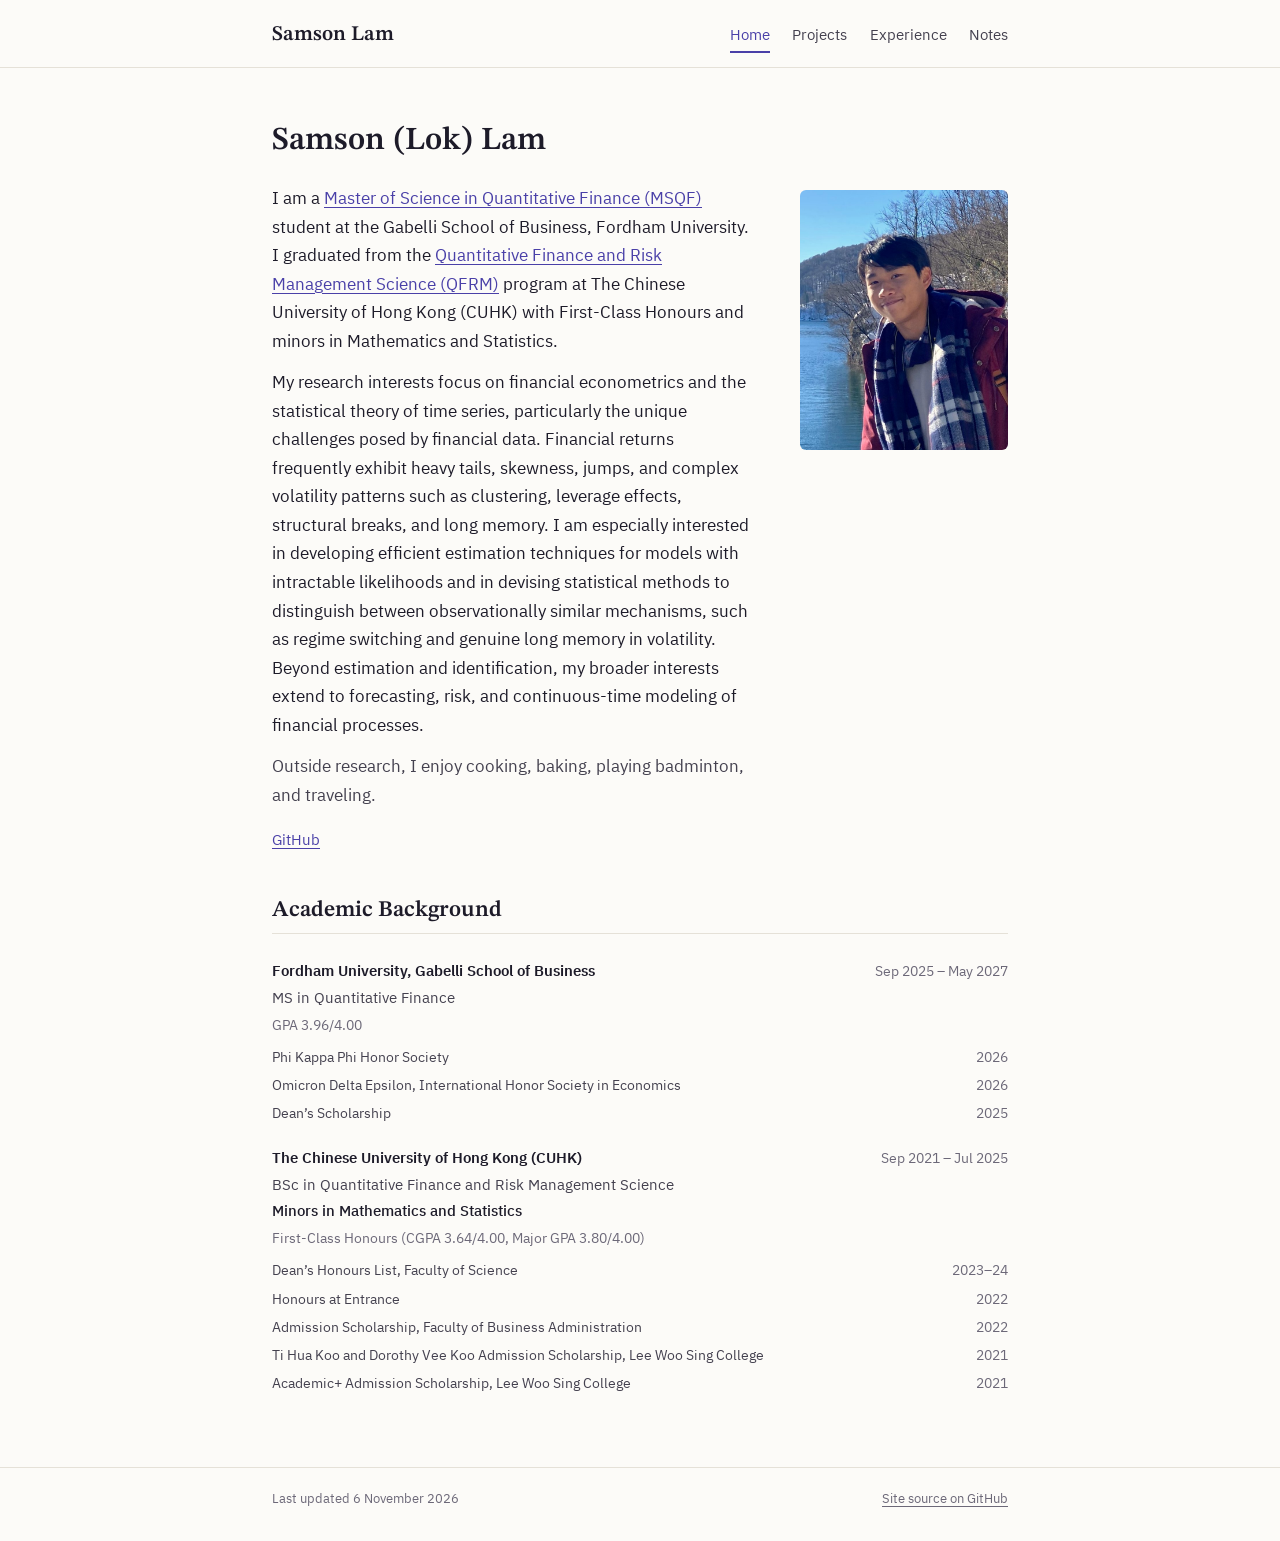
==== index.html @ f82ab122 "Update, 6 Nov 2026" ====
<!DOCTYPE html>
<html xmlns="http://www.w3.org/1999/xhtml" lang="en" xml:lang="en"><head>

<meta charset="utf-8">
<meta name="generator" content="quarto-1.10.19">

<meta name="viewport" content="width=device-width, initial-scale=1.0, user-scalable=yes">


<title>Samson Lam</title>
<style>
/* Default styles provided by pandoc.
** See https://pandoc.org/MANUAL.html#variables-for-html for config info.
*/
span.smallcaps{font-variant: small-caps;}
div.columns{display: flex; gap: 1.5em;}
div.column{flex: auto;}
@media screen {
div.columns{gap: min(4vw, 1.5em);}
div.column{overflow-x: auto;}
}
div.hanging-indent{margin-left: 1.5em; text-indent: -1.5em;}
ul.task-list{list-style: none;}
ul.task-list li input[type="checkbox"] {
  width: 0.8em;
  margin: 0 0.8em 0.2em -1em; /* quarto-specific, see https://github.com/quarto-dev/quarto-cli/issues/4556 */ 
  vertical-align: middle;
}
.display.math{display: block; text-align: center; margin: 0.5rem auto;}
</style>


<link rel="stylesheet" href="assets/fonts/fonts.css">


<link rel="stylesheet" href="styles.css">
</head>

<body>

<a class="skip-link" href="#content">Skip to content</a>
<header class="site-header">
  <div class="wrap header-row">
    <a class="site-name" href="index.html">Samson Lam</a>
    <nav class="site-nav" aria-label="Main">
      <a href="index.html">Home</a>
      <a href="projects.html">Projects</a>
      <a href="experience.html">Experience</a>
      <a href="notes.html">Notes</a>
    </nav>
  </div>
</header>
<script>
(function () {
  var f = location.pathname.split('/').pop();
  var links = document.querySelectorAll('.site-nav a');
  var hit = null;
  links.forEach(function (a) { if (a.getAttribute('href') === f) hit = a; });
  if (!hit) hit = links[0];
  hit.setAttribute('aria-current', 'page');
})();
</script>
<main id="content" class="wrap page"><header id="title-block-header" class="quarto-title-block"><h1 id="samson-lok-lam" class="title">Samson (Lok) Lam</h1></header>




<div class="hero">
<div class="photo">
<p><img src="assets/img/photo.jpg" alt="Samson Lam by a lake in winter"></p>
</div>
<div class="hero-text">

<div class="bio">
<p>I am a <a href="https://www.fordham.edu/gabelli-school-of-business/academic-programs-and-admissions/graduate-programs/academic-programs/ms-programs/quantitative-finance/">Master of Science in Quantitative Finance (MSQF)</a> student at the Gabelli School of Business, Fordham University. I graduated from the <a href="https://www.qfrm.cuhk.edu.hk/">Quantitative Finance and Risk Management Science (QFRM)</a> program at The Chinese University of Hong Kong (CUHK) with First-Class Honours and minors in Mathematics and Statistics.</p>
<p>My research interests focus on financial econometrics and the statistical theory of time series, particularly the unique challenges posed by financial data. Financial returns frequently exhibit heavy tails, skewness, jumps, and complex volatility patterns such as clustering, leverage effects, structural breaks, and long memory. I am especially interested in developing efficient estimation techniques for models with intractable likelihoods and in devising statistical methods to distinguish between observationally similar mechanisms, such as regime switching and genuine long memory in volatility. Beyond estimation and identification, my broader interests extend to forecasting, risk, and continuous-time modeling of financial processes.</p>
<p><span class="personal">Outside research, I enjoy cooking, baking, playing badminton, and traveling.</span></p>
</div>
<div class="links">
<p><a href="https://github.com/Softpandaa">GitHub</a></p>
</div>
</div>
</div>
<section id="academic-background" class="block home-edu">
<h2>Academic Background</h2>
<div class="block-body edu-list">
<div class="edu">
<div class="edu-head">
<p><span class="degree">Fordham University, Gabelli School of Business</span> <span class="when">Sep 2025 – May 2027</span></p>
</div>
<p><span class="school">MS in Quantitative Finance</span></p>
<p><span class="honours">GPA 3.96/4.00</span></p>
<div class="awards">
<ul>
<li>Phi Kappa Phi Honor Society <span class="when">2026</span></li>
<li>Omicron Delta Epsilon, International Honor Society in Economics <span class="when">2026</span></li>
<li>Dean’s Scholarship <span class="when">2025</span></li>
</ul>
</div>
</div>
<div class="edu">
<div class="edu-head">
<p><span class="degree">The Chinese University of Hong Kong (CUHK)</span> <span class="when">Sep 2021 – Jul 2025</span></p>
</div>
<p><span class="school">BSc in Quantitative Finance and Risk Management Science</span></p>
<p><span class="minors">Minors in Mathematics and Statistics</span></p>
<p><span class="honours">First-Class Honours (CGPA 3.64/4.00, Major GPA 3.80/4.00)</span></p>
<div class="awards">
<ul>
<li>Dean’s Honours List, Faculty of Science <span class="when">2023–24</span></li>
<li>Honours at Entrance <span class="when">2022</span></li>
<li>Admission Scholarship, Faculty of Business Administration <span class="when">2022</span></li>
<li>Ti Hua Koo and Dorothy Vee Koo Admission Scholarship, Lee Woo Sing College <span class="when">2021</span></li>
<li>Academic+ Admission Scholarship, Lee Woo Sing College <span class="when">2021</span></li>
</ul>
</div>
</div>
</div>
</section>


</main>
<footer class="site-footer">
  <div class="wrap footer-row">
    <span>Last updated 6 November 2026</span>
    <a href="https://github.com/Softpandaa/softpandaa.github.io">Site source on GitHub</a>
  </div>
</footer>
<script>
// External links open in a new tab; links on softpandaa.github.io, the report PDFs included, stay in the same tab
document.querySelectorAll('a[href^="http"]').forEach(function (a) {
  if (a.hostname !== 'softpandaa.github.io' && a.hostname !== location.hostname) { a.target = '_blank'; a.rel = 'noopener'; }
});
</script>
<script id="quarto-html-after-body" type="application/javascript">
  window.document.addEventListener("DOMContentLoaded", function (event) {
      var localhostRegex = new RegExp(/^(?:http|https):\/\/localhost\:?[0-9]*\//);
      var mailtoRegex = new RegExp(/^mailto:/);
        var filterRegex = new RegExp("https:\/\/softpandaa\.github\.io");
      var isInternal = (href) => {
          return filterRegex.test(href) || localhostRegex.test(href) || mailtoRegex.test(href);
      }
      // Inspect non-navigation links and adorn them if external
     var links = window.document.querySelectorAll('a[href]:not(.nav-link):not(.navbar-brand):not(.toc-action):not(.sidebar-link):not(.sidebar-item-toggle):not(.pagination-link):not(.no-external):not([aria-hidden]):not(.dropdown-item):not(.quarto-navigation-tool):not(.about-link)');
      for (var i=0; i<links.length; i++) {
        const link = links[i];
        if (!isInternal(link.href)) {
          // undo the damage that might have been done by quarto-nav.js in the case of
          // links that we want to consider external
          if (link.dataset.originalHref !== undefined) {
            link.href = link.dataset.originalHref;
          }
            // target, if specified
            link.setAttribute("target", "_blank");
            if (link.getAttribute("rel") === null) {
              link.setAttribute("rel", "noopener");
            }
        }
      }
  });
  </script>




</body></html>
---- assets/fonts/fonts.css ----
/* Self-hosted fonts (SIL Open Font License 1.1; licences in this folder). Built from @fontsource 5.1.1. */

@font-face {
  font-family: 'STIX Two Text';
  font-style: normal;
  font-display: swap;
  font-weight: 400;
  src: url(stix-two-text-latin-400-normal.woff2) format('woff2');
  unicode-range: U+0000-00FF,U+0131,U+0152-0153,U+02BB-02BC,U+02C6,U+02DA,U+02DC,U+0304,U+0308,U+0329,U+2000-206F,U+20AC,U+2122,U+2191,U+2193,U+2212,U+2215,U+FEFF,U+FFFD;
}

@font-face {
  font-family: 'STIX Two Text';
  font-style: italic;
  font-display: swap;
  font-weight: 400;
  src: url(stix-two-text-latin-400-italic.woff2) format('woff2');
  unicode-range: U+0000-00FF,U+0131,U+0152-0153,U+02BB-02BC,U+02C6,U+02DA,U+02DC,U+0304,U+0308,U+0329,U+2000-206F,U+20AC,U+2122,U+2191,U+2193,U+2212,U+2215,U+FEFF,U+FFFD;
}

@font-face {
  font-family: 'STIX Two Text';
  font-style: normal;
  font-display: swap;
  font-weight: 600;
  src: url(stix-two-text-latin-600-normal.woff2) format('woff2');
  unicode-range: U+0000-00FF,U+0131,U+0152-0153,U+02BB-02BC,U+02C6,U+02DA,U+02DC,U+0304,U+0308,U+0329,U+2000-206F,U+20AC,U+2122,U+2191,U+2193,U+2212,U+2215,U+FEFF,U+FFFD;
}

@font-face {
  font-family: 'IBM Plex Sans';
  font-style: normal;
  font-display: swap;
  font-weight: 400;
  src: url(ibm-plex-sans-latin-400-normal.woff2) format('woff2');
  unicode-range: U+0000-00FF,U+0131,U+0152-0153,U+02BB-02BC,U+02C6,U+02DA,U+02DC,U+0304,U+0308,U+0329,U+2000-206F,U+20AC,U+2122,U+2191,U+2193,U+2212,U+2215,U+FEFF,U+FFFD;
}

@font-face {
  font-family: 'IBM Plex Sans';
  font-style: normal;
  font-display: swap;
  font-weight: 500;
  src: url(ibm-plex-sans-latin-500-normal.woff2) format('woff2');
  unicode-range: U+0000-00FF,U+0131,U+0152-0153,U+02BB-02BC,U+02C6,U+02DA,U+02DC,U+0304,U+0308,U+0329,U+2000-206F,U+20AC,U+2122,U+2191,U+2193,U+2212,U+2215,U+FEFF,U+FFFD;
}

@font-face {
  font-family: 'IBM Plex Sans';
  font-style: normal;
  font-display: swap;
  font-weight: 600;
  src: url(ibm-plex-sans-latin-600-normal.woff2) format('woff2');
  unicode-range: U+0000-00FF,U+0131,U+0152-0153,U+02BB-02BC,U+02C6,U+02DA,U+02DC,U+0304,U+0308,U+0329,U+2000-206F,U+20AC,U+2122,U+2191,U+2193,U+2212,U+2215,U+FEFF,U+FFFD;
}

@font-face {
  font-family: 'IBM Plex Sans';
  font-style: italic;
  font-display: swap;
  font-weight: 400;
  src: url(ibm-plex-sans-latin-400-italic.woff2) format('woff2');
  unicode-range: U+0000-00FF,U+0131,U+0152-0153,U+02BB-02BC,U+02C6,U+02DA,U+02DC,U+0304,U+0308,U+0329,U+2000-206F,U+20AC,U+2122,U+2191,U+2193,U+2212,U+2215,U+FEFF,U+FFFD;
}
---- styles.css ----
/* softpandaa.github.io — design B (proposal, 26 Oct 2026)
   Layout: one centred reading column, section headings above their content (no margin column).
   Type: IBM Plex Sans for reading and controls; STIX Two Text, the face many journals set mathematics in,
   for the name, page titles and paper and project titles only.
   Colour: taken from the quant-notes roadmap: indigo for the mathematics boxes, terracotta for finance,
   stone for the Preliminaries. The site and the Notes diagram share one palette. */

:root {
  color-scheme: light;
  --paper: #fcfbf8;           /* always light, option A (Samson, 31 Oct 2026) */
  --ink: #1d1b29;
  --ink-2: #44414f;
  --muted: #6c6878;
  --rule: #e5e1d8;
  --accent: #4a40a8;          /* roadmap: mathematics stroke #534AB7, darkened for text contrast */
  --accent-wash: #efeefc;     /* roadmap: mathematics fill #EEEDFE */
  --fin: #8f381b;             /* roadmap: finance stroke #993C1D */
  --fin-wash: #faece7;        /* roadmap: finance fill #FAECE7 */
  --stone: #5f5e5a;           /* roadmap: Preliminaries stroke */
  --stone-wash: #f1efe8;      /* roadmap: Preliminaries fill */
  --review-bg: #fff5db;
  --review-ink: #5f4300;
  --review-rule: #e3c26a;

  --font-text: "STIX Two Text", "STIX Two", "Cambria", Georgia, serif;
  --font-ui: "IBM Plex Sans", "Segoe UI", system-ui, -apple-system, sans-serif;
  --font-mono: ui-monospace, "SFMono-Regular", Menlo, Consolas, monospace;

  --measure: 46rem;
  --diagram-edge: var(--muted);   /* roadmap edges (tools/roadmap.py) */
}

/* ---------- Base ---------- */

html { font-size: 100%; -webkit-text-size-adjust: 100%; }
body {
  margin: 0;
  background: var(--paper);
  color: var(--ink);
  font-family: var(--font-ui);
  font-size: 1rem;
  line-height: 1.65;
  font-kerning: normal;
}
h1, h2, h3 { text-wrap: balance; margin: 0; font-family: var(--font-text); font-weight: 600; color: var(--ink); }
p, ul { margin: 0; }
a { color: var(--accent); text-decoration-thickness: 1px; text-underline-offset: 0.2em; }
a:hover { text-decoration-thickness: 2px; }
a:focus-visible, button:focus-visible { outline: 2px solid var(--accent); outline-offset: 3px; border-radius: 2px; }
strong { font-weight: 600; }
code { font-family: var(--font-mono); font-size: 0.9em; }

.wrap {
  max-width: calc(var(--measure) + 2rem);
  margin-inline: auto;
  padding-left: max(16px, env(safe-area-inset-left, 0px));
  padding-right: max(16px, env(safe-area-inset-right, 0px));
  box-sizing: border-box;
}

.skip-link {
  position: absolute; left: max(16px, env(safe-area-inset-left, 0px)); top: -3rem;
  padding: 0.4rem 0.7rem; background: var(--ink); color: var(--paper); font-size: 0.875rem; z-index: 20;
}
.skip-link:focus { top: 0.5rem; }

/* ---------- Header and footer ---------- */

.site-header { border-bottom: 1px solid var(--rule); }
.header-row {
  display: flex; flex-wrap: wrap; align-items: baseline; justify-content: space-between;
  gap: 0.35rem 2rem; padding-block: 1.1rem 0.9rem;
}
.site-name { font-family: var(--font-text); font-weight: 600; font-size: 1.3rem; color: var(--ink); text-decoration: none; }
.site-nav { display: flex; gap: 1.4rem; font-size: 0.92rem; overflow-x: auto; scrollbar-width: none; }
.site-nav::-webkit-scrollbar { display: none; }
.site-nav a {
  color: var(--ink-2); text-decoration: none; white-space: nowrap;
  padding-block: 0.25rem; border-bottom: 2px solid transparent;
}
.site-nav a:hover { color: var(--ink); border-bottom-color: var(--rule); }
.site-nav a[aria-current="page"] { color: var(--accent); border-bottom-color: var(--accent); }

.site-footer { border-top: 1px solid var(--rule); margin-top: 4.5rem; font-size: 0.8rem; color: var(--muted); }
.footer-row { display: flex; flex-wrap: wrap; justify-content: space-between; gap: 0.5rem 2rem; padding-block: 1.25rem 2rem; }
.site-footer a { color: var(--muted); }

main.page { padding-block: 3rem 0; }

/* ---------- Page heads and sections ---------- */

.page-head { display: grid; gap: 0.9rem; padding-bottom: 2.25rem; }
.page-head > h1 { font-size: clamp(2rem, 1.6rem + 1.6vw, 2.5rem); line-height: 1.1; }
.page-head > p { color: var(--ink-2); max-width: 40rem; }

.block { padding-top: 2.75rem; }
.page-head + .block { padding-top: 0; }   /* the page head's own bottom padding separates them */
.block > h2 {
  font-size: 1.4rem; line-height: 1.25;
  padding-bottom: 0.6rem; margin-bottom: 1.5rem; border-bottom: 1px solid var(--rule);
}
.block-body { display: grid; gap: 2rem; min-width: 0; }

/* ---------- Home ---------- */

.hero {
  display: grid; grid-template-columns: minmax(0, 1fr) 13rem; gap: 1.5rem 3rem; align-items: start;
}
.hero-text { display: grid; gap: 1.1rem; min-width: 0; grid-column: 1; grid-row: 1; }
.hero > .photo { grid-column: 2; grid-row: 1; margin-top: 0.4rem; }
.bio { display: grid; gap: 0.8rem; font-size: 1.05rem; line-height: 1.7; }
.bio p { max-width: 36rem; }
.personal { color: var(--ink-2); }
.links { display: flex; flex-wrap: wrap; gap: 0.35rem 1.1rem; font-size: 0.95rem; align-items: baseline; }
.links p { display: contents; }

.photo {
  width: 100%; aspect-ratio: 4 / 5; max-width: 100%;
  background: var(--accent-wash); border-radius: 6px; overflow: hidden;
  display: grid; place-items: center;
}
.photo img { width: 100%; height: 100%; object-fit: cover; display: block; }

.edu-list { gap: 1.25rem; }
.home-edu { margin-top: 0; }
.edu { display: grid; gap: 0.1rem; font-size: 0.95rem; }
.edu-head p, .entry-head p { display: grid; grid-template-columns: minmax(0, 1fr) auto; gap: 0 1rem; align-items: baseline; }
.degree { font-weight: 600; }
.school { color: var(--ink-2); }
.when { color: var(--muted); font-size: 0.875rem; white-space: nowrap; font-variant-numeric: tabular-nums; }
.honours { color: var(--muted); font-size: 0.9rem; }
.minors { color: var(--ink); font-weight: 500; font-size: 0.92rem; }   /* minors on their own line, highlighted (Samson, 6 Nov 2026) */
.awards ul { list-style: none; padding-left: 0; margin-top: 0.4rem; display: grid; gap: 0.25rem; font-size: 0.9rem; color: var(--ink-2); }
.awards li { display: grid; grid-template-columns: minmax(0, 1fr) auto; gap: 0 1rem; align-items: baseline; }

/* ---------- Experience ---------- */

.entry { display: grid; gap: 0.15rem; }
.entry-role { font-weight: 600; }
.entry-org { color: var(--ink-2); font-size: 0.95rem; }
.entry ul { margin-top: 0.45rem; padding-left: 1.1rem; display: grid; gap: 0.3rem; color: var(--ink-2); font-size: 0.95rem; }
.entry ul li::marker { color: var(--muted); }
.entry > p:not(.entry-org) { color: var(--ink-2); font-size: 0.95rem; margin-top: 0.35rem; }
.courses { list-style: none; padding-left: 0 !important; }
.courses li p, .courses li { display: flex; flex-wrap: wrap; justify-content: space-between; gap: 0 1rem; }

/* ---------- Projects ---------- */

.proj-list { list-style: none; margin: 0; padding: 0; }
.proj { display: grid; gap: 0.4rem; padding-block: 1.6rem; border-top: 1px solid var(--rule); }
.proj:first-child { border-top: 0; padding-top: 0; }
.proj-title { font-size: 1.2rem; line-height: 1.3; text-wrap: pretty; }
.proj-meta { display: flex; flex-wrap: wrap; align-items: baseline; gap: 0.2rem 0.5rem; font-size: 0.875rem; color: var(--muted); font-variant-numeric: tabular-nums; }
.proj-meta .sep { opacity: 0.6; }
.kind { display: inline-flex; align-items: baseline; gap: 0.35rem; color: var(--ink-2); }
.kind::before { content: ""; width: 0.5rem; height: 0.5rem; border-radius: 50%; background: var(--accent); align-self: center; }
.kind-course::before { background: var(--fin); }
.proj-finding { color: var(--ink); }
.proj-links { display: flex; flex-wrap: wrap; gap: 0.5rem; margin-top: 0.35rem; }
.btn {
  font-size: 0.8rem; line-height: 1.5; text-decoration: none; color: var(--ink-2);
  border: 1px solid var(--rule); border-radius: 4px; padding: 0.15rem 0.6rem;
}
.btn:hover { color: var(--accent); border-color: var(--accent); }

/* ---------- Notes ---------- */

.diagram { overflow-x: auto; }
.diagram-lead { padding-block: 0.5rem 1rem; }
.diagram svg { display: block; margin-inline: auto; }
.vol-list { display: grid; }
.vol { display: grid; gap: 0.2rem; min-width: 0; padding-block: 1rem; border-top: 1px solid var(--rule); }
.vol:first-child { border-top: 0; padding-top: 0; }
.vol > h3 { font-size: 1.1rem; line-height: 1.3; }
.vol > p:not(:last-child) { color: var(--ink-2); font-size: 0.95rem; }
.vol-link { font-size: 0.85rem; }
.vol-link.is-off { color: var(--muted); }
.vol.planned > h3 { color: var(--ink-2); font-weight: 500; }
.copyright { display: block; margin-top: 2.5rem; font-size: 0.8rem; color: var(--muted); }

/* Spacing Quarto's own stylesheet gave the title block before minimal: true (6 Nov 2026) */
#title-block-header { margin: -1px 0 1em; }

/* ---------- Review notes ---------- */

.review { display: none; }
.hero ~ .review { margin-top: 1.75rem; }
.d-none, .listing-no-matching { display: none !important; }   /* Quarto listing helpers (no Bootstrap) */

/* ---------- Narrow screens ---------- */

@media (max-width: 47.99rem) {
  main.page { padding-top: 2rem; }
  .header-row { padding-block: 0.9rem 0.6rem; }
  .site-nav { gap: 0.9rem; width: 100%; font-size: 0.875rem; }
  .hero { grid-template-columns: minmax(0, 1fr); }
  .hero-text, .hero > .photo { grid-column: 1; grid-row: auto; }
  .hero > .photo { width: 8rem; margin-top: 0; }
  .diagram svg { min-width: 36rem; }
  .edu-head p, .entry-head p, .awards li, .courses li { grid-template-columns: minmax(0, 1fr); display: grid; }
}

@media (prefers-reduced-motion: reduce) {
  * { scroll-behavior: auto !important; transition: none !important; }
}
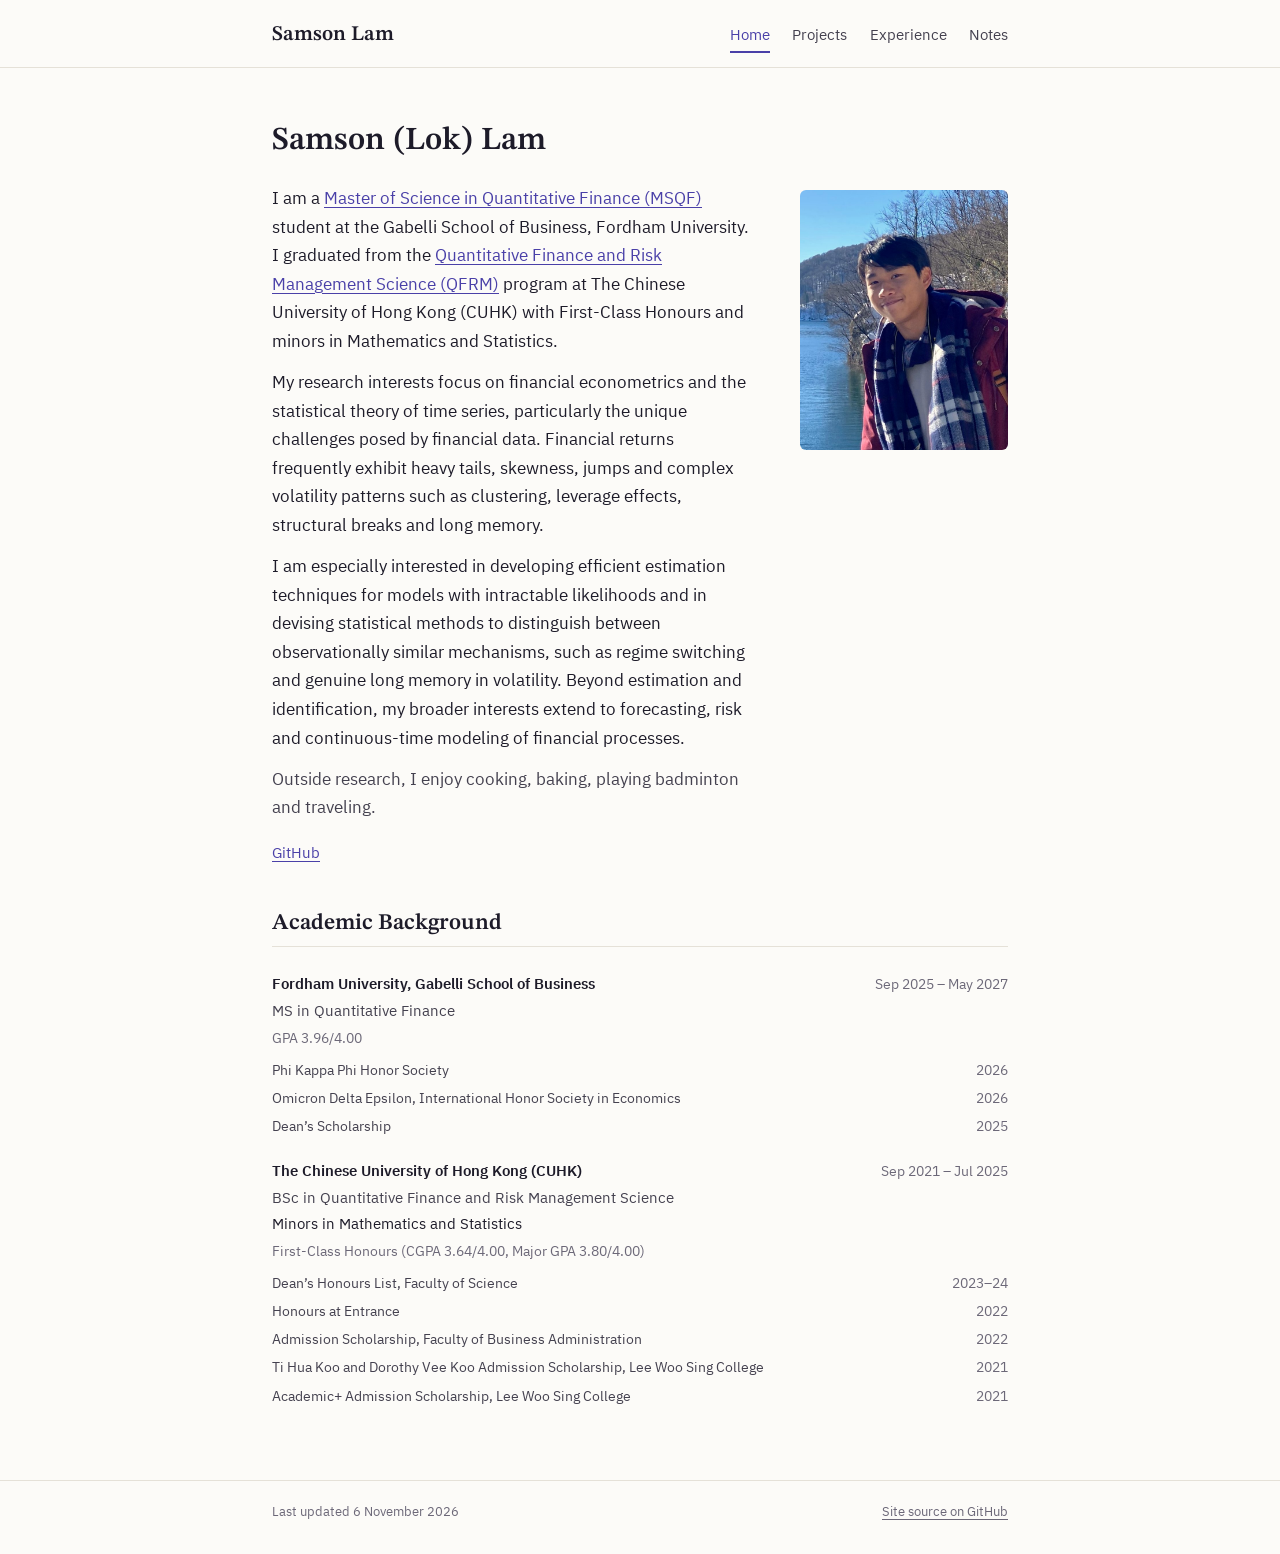
==== commit b5b12bb6: "Update 6 Nov 2026" ====
--- a/index.html
+++ b/index.html
@@ -73,8 +73,9 @@
 
 <div class="bio">
 <p>I am a <a href="https://www.fordham.edu/gabelli-school-of-business/academic-programs-and-admissions/graduate-programs/academic-programs/ms-programs/quantitative-finance/">Master of Science in Quantitative Finance (MSQF)</a> student at the Gabelli School of Business, Fordham University. I graduated from the <a href="https://www.qfrm.cuhk.edu.hk/">Quantitative Finance and Risk Management Science (QFRM)</a> program at The Chinese University of Hong Kong (CUHK) with First-Class Honours and minors in Mathematics and Statistics.</p>
-<p>My research interests focus on financial econometrics and the statistical theory of time series, particularly the unique challenges posed by financial data. Financial returns frequently exhibit heavy tails, skewness, jumps, and complex volatility patterns such as clustering, leverage effects, structural breaks, and long memory. I am especially interested in developing efficient estimation techniques for models with intractable likelihoods and in devising statistical methods to distinguish between observationally similar mechanisms, such as regime switching and genuine long memory in volatility. Beyond estimation and identification, my broader interests extend to forecasting, risk, and continuous-time modeling of financial processes.</p>
-<p><span class="personal">Outside research, I enjoy cooking, baking, playing badminton, and traveling.</span></p>
+<p>My research interests focus on financial econometrics and the statistical theory of time series, particularly the unique challenges posed by financial data. Financial returns frequently exhibit heavy tails, skewness, jumps and complex volatility patterns such as clustering, leverage effects, structural breaks and long memory.</p>
+<p>I am especially interested in developing efficient estimation techniques for models with intractable likelihoods and in devising statistical methods to distinguish between observationally similar mechanisms, such as regime switching and genuine long memory in volatility. Beyond estimation and identification, my broader interests extend to forecasting, risk and continuous-time modeling of financial processes.</p>
+<p><span class="personal">Outside research, I enjoy cooking, baking, playing badminton and traveling.</span></p>
 </div>
 <div class="links">
 <p><a href="https://github.com/Softpandaa">GitHub</a></p>
--- a/styles.css
+++ b/styles.css
@@ -129,7 +129,7 @@
 .school { color: var(--ink-2); }
 .when { color: var(--muted); font-size: 0.875rem; white-space: nowrap; font-variant-numeric: tabular-nums; }
 .honours { color: var(--muted); font-size: 0.9rem; }
-.minors { color: var(--ink); font-weight: 500; font-size: 0.92rem; }   /* minors on their own line, highlighted (Samson, 6 Nov 2026) */
+.minors { color: var(--ink); font-size: 0.92rem; }   /* minors on their own line, not bold (Samson, 6 Nov 2026) */
 .awards ul { list-style: none; padding-left: 0; margin-top: 0.4rem; display: grid; gap: 0.25rem; font-size: 0.9rem; color: var(--ink-2); }
 .awards li { display: grid; grid-template-columns: minmax(0, 1fr) auto; gap: 0 1rem; align-items: baseline; }
 
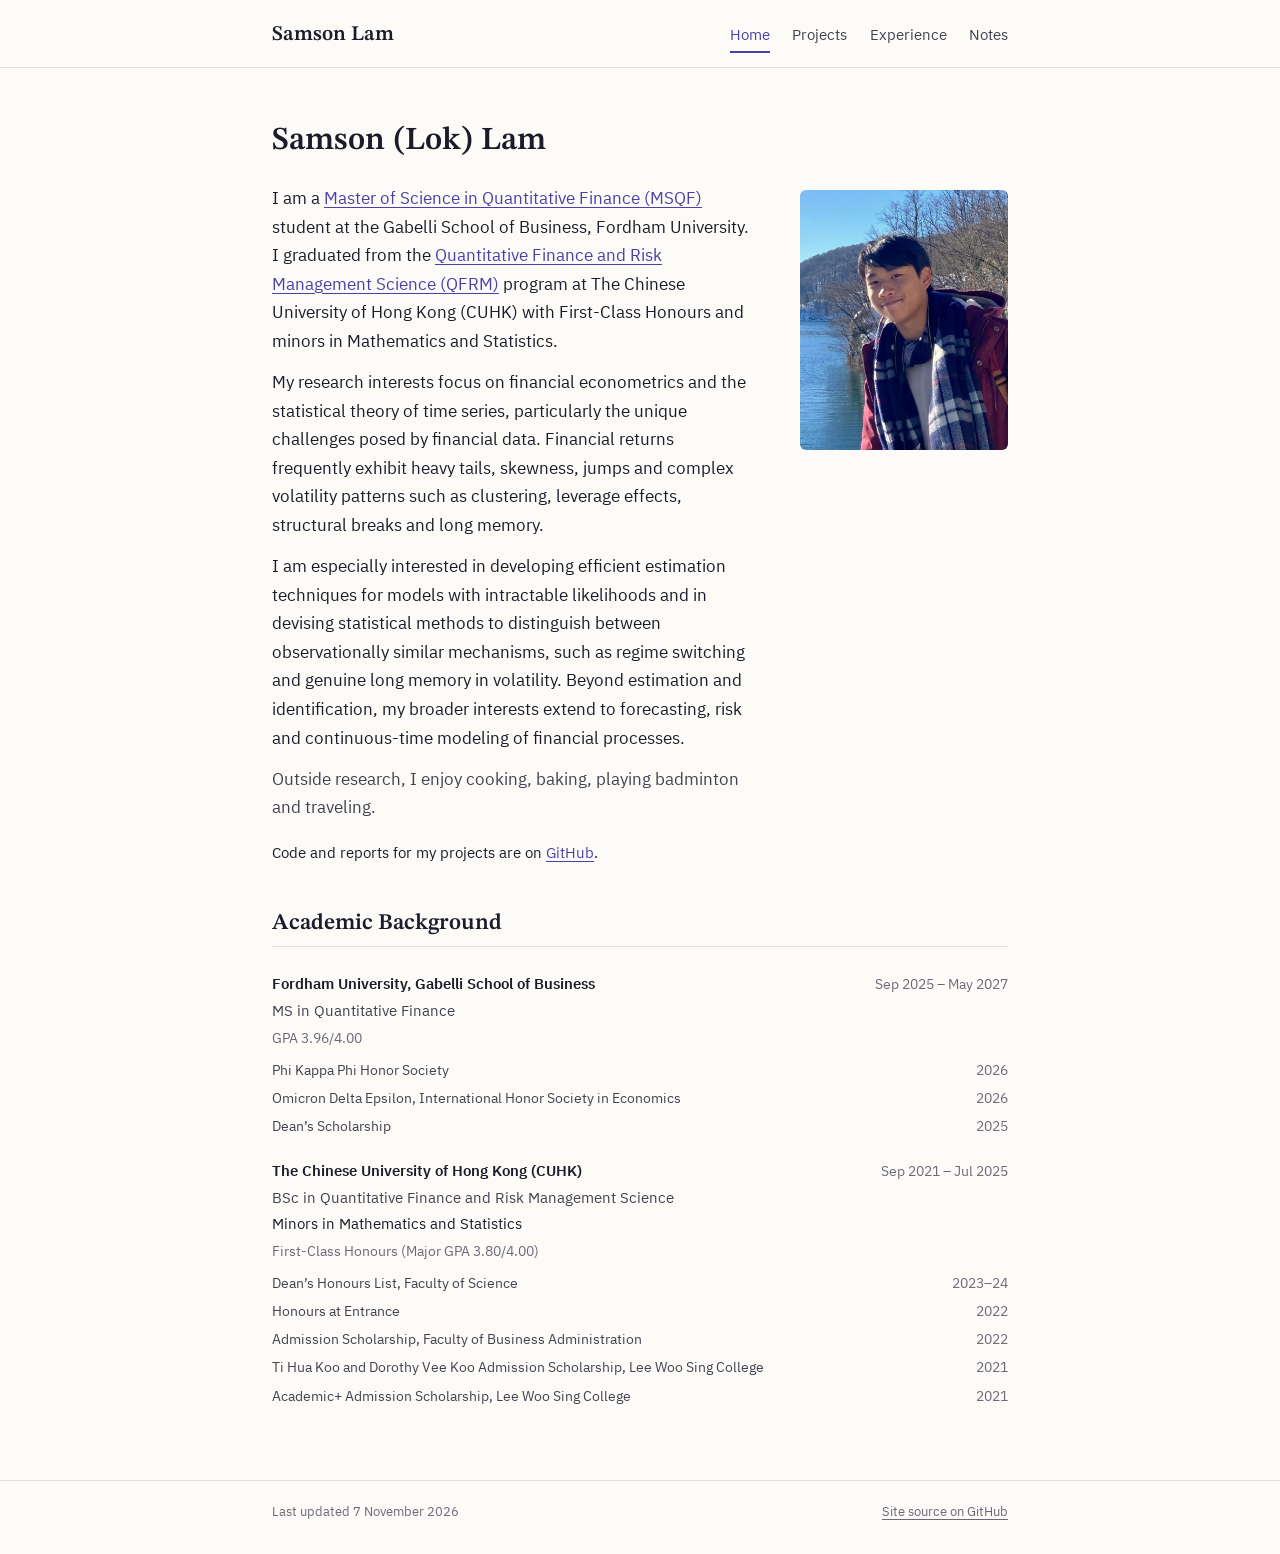
==== commit da7ccf01: "Update 7 Nov 2026" ====
--- a/index.html
+++ b/index.html
@@ -78,7 +78,7 @@
 <p><span class="personal">Outside research, I enjoy cooking, baking, playing badminton and traveling.</span></p>
 </div>
 <div class="links">
-<p><a href="https://github.com/Softpandaa">GitHub</a></p>
+<p>Code and reports for my projects are on <a href="https://github.com/Softpandaa">GitHub</a>.</p>
 </div>
 </div>
 </div>
@@ -105,7 +105,7 @@
 </div>
 <p><span class="school">BSc in Quantitative Finance and Risk Management Science</span></p>
 <p><span class="minors">Minors in Mathematics and Statistics</span></p>
-<p><span class="honours">First-Class Honours (CGPA 3.64/4.00, Major GPA 3.80/4.00)</span></p>
+<p><span class="honours">First-Class Honours (Major GPA 3.80/4.00)</span></p>
 <div class="awards">
 <ul>
 <li>Dean’s Honours List, Faculty of Science <span class="when">2023–24</span></li>
@@ -123,7 +123,7 @@
 </main>
 <footer class="site-footer">
   <div class="wrap footer-row">
-    <span>Last updated 6 November 2026</span>
+    <span>Last updated 7 November 2026</span>
     <a href="https://github.com/Softpandaa/softpandaa.github.io">Site source on GitHub</a>
   </div>
 </footer>
--- a/styles.css
+++ b/styles.css
@@ -66,7 +66,10 @@
 
 /* ---------- Header and footer ---------- */
 
-.site-header { border-bottom: 1px solid var(--rule); }
+.site-header {
+  border-bottom: 1px solid var(--rule);
+  position: sticky; top: 0; z-index: 10; background: var(--paper);   /* stays in view while scrolling (Samson, 6 Nov 2026) */
+}
 .header-row {
   display: flex; flex-wrap: wrap; align-items: baseline; justify-content: space-between;
   gap: 0.35rem 2rem; padding-block: 1.1rem 0.9rem;
@@ -111,8 +114,7 @@
 .bio { display: grid; gap: 0.8rem; font-size: 1.05rem; line-height: 1.7; }
 .bio p { max-width: 36rem; }
 .personal { color: var(--ink-2); }
-.links { display: flex; flex-wrap: wrap; gap: 0.35rem 1.1rem; font-size: 0.95rem; align-items: baseline; }
-.links p { display: contents; }
+.links { font-size: 0.95rem; }   /* one sentence with the GitHub link (Samson, 7 Nov 2026) */
 
 .photo {
   width: 100%; aspect-ratio: 4 / 5; max-width: 100%;
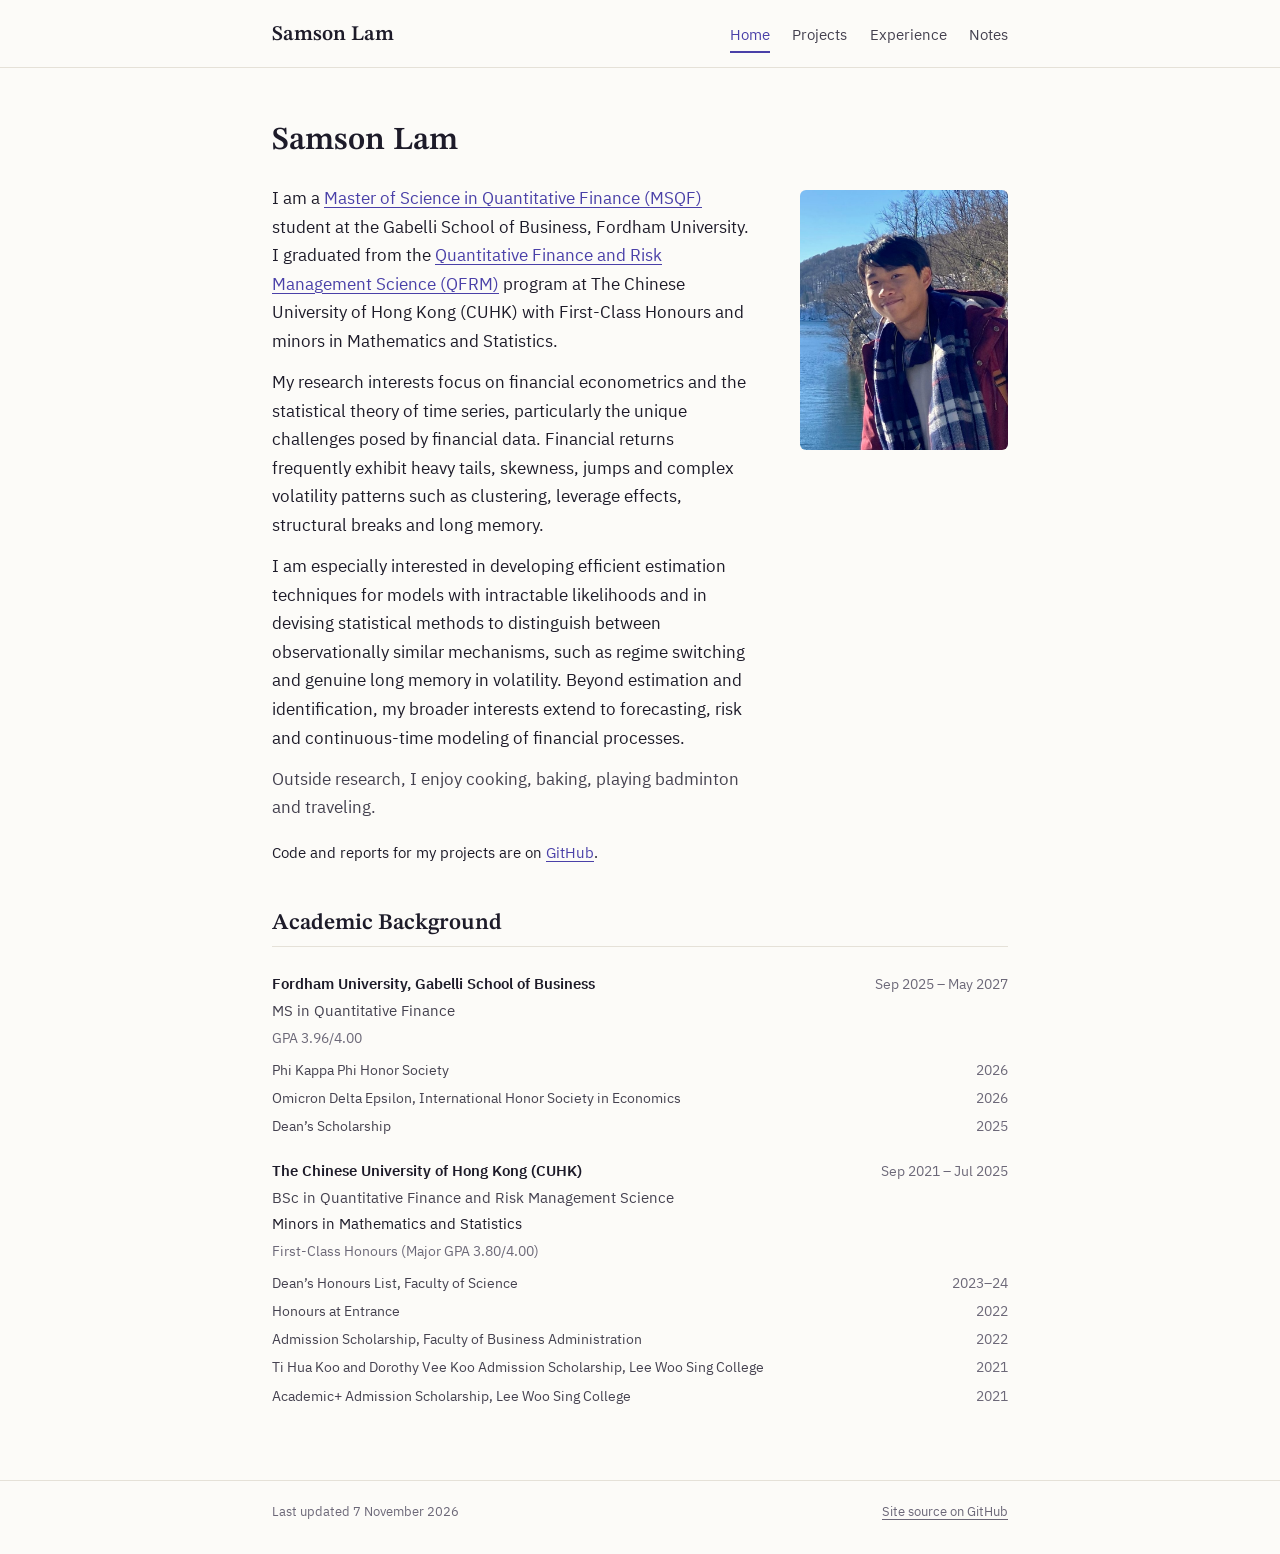
==== commit 68bc4094: "Name update 7 Nov 2026" ====
--- a/index.html
+++ b/index.html
@@ -60,7 +60,7 @@
   hit.setAttribute('aria-current', 'page');
 })();
 </script>
-<main id="content" class="wrap page"><header id="title-block-header" class="quarto-title-block"><h1 id="samson-lok-lam" class="title">Samson (Lok) Lam</h1></header>
+<main id="content" class="wrap page"><header id="title-block-header" class="quarto-title-block"><h1 id="samson-lam" class="title">Samson Lam</h1></header>
 
 
 
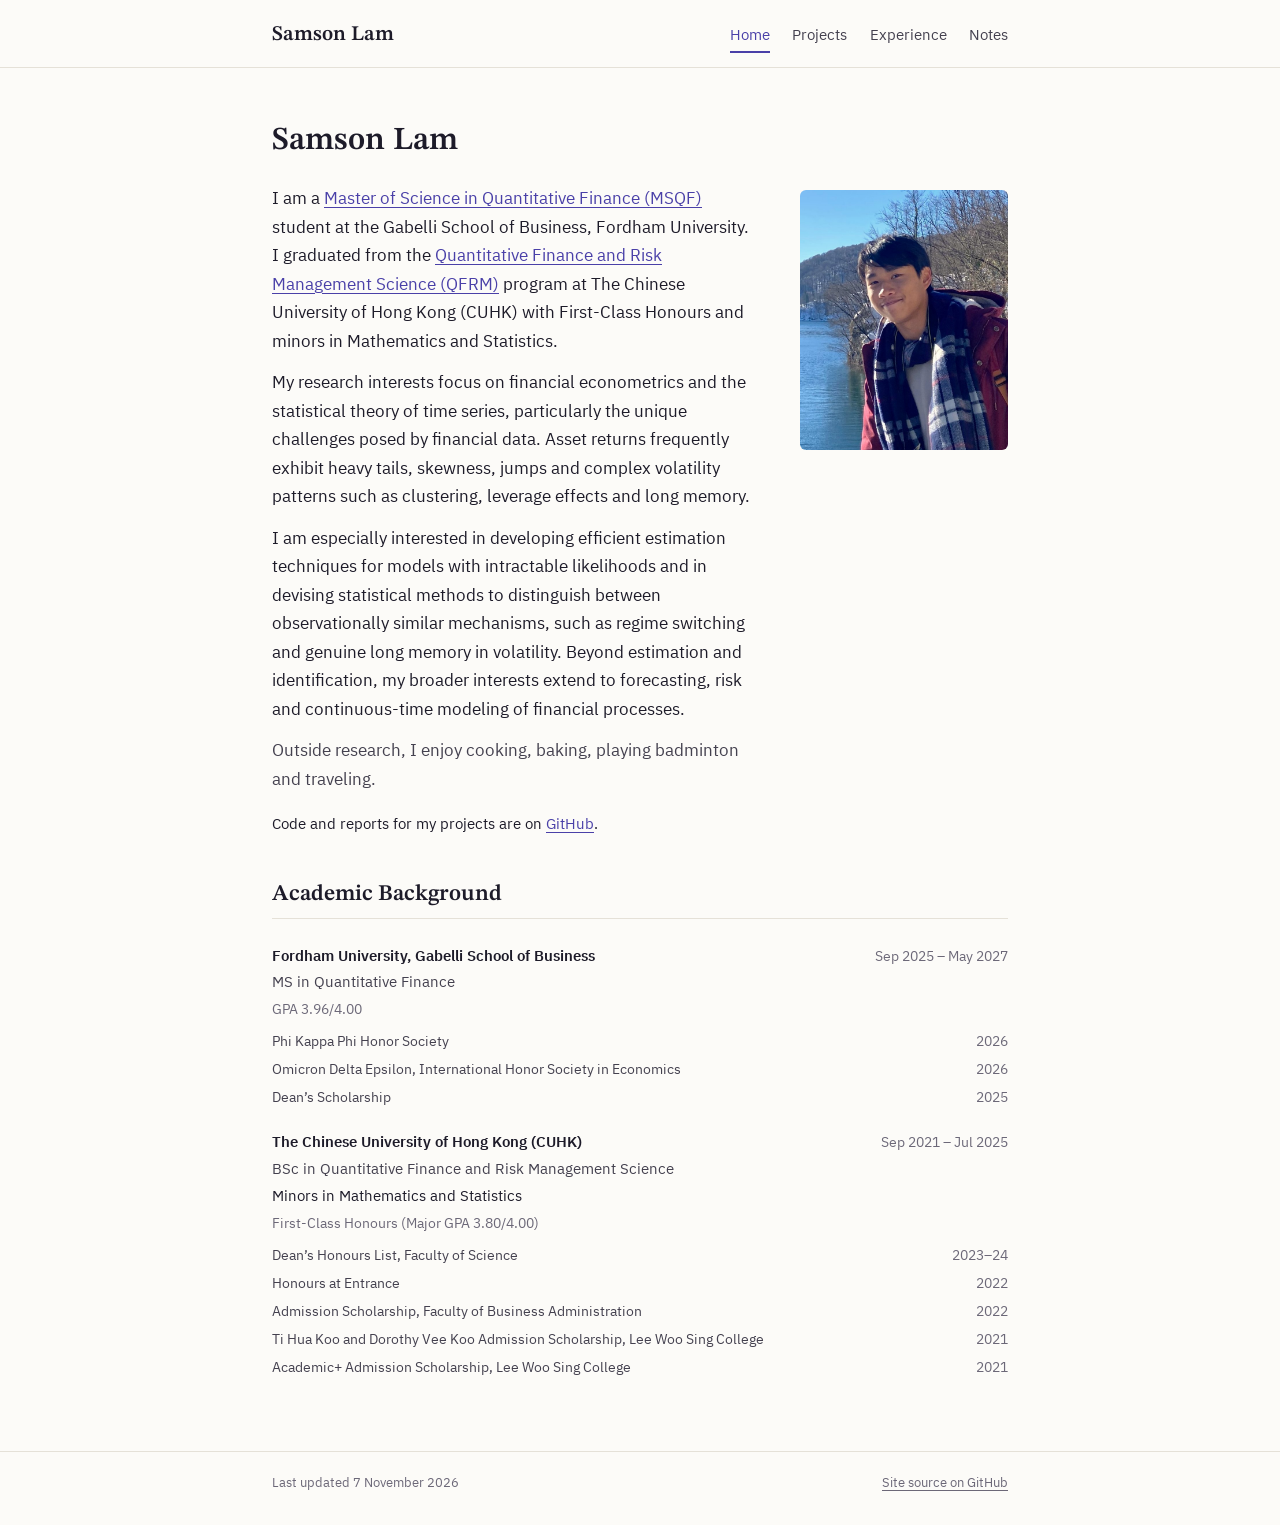
==== commit e9d5f59a: "Link update, 7 Nov 2026" ====
--- a/index.html
+++ b/index.html
@@ -73,7 +73,7 @@
 
 <div class="bio">
 <p>I am a <a href="https://www.fordham.edu/gabelli-school-of-business/academic-programs-and-admissions/graduate-programs/academic-programs/ms-programs/quantitative-finance/">Master of Science in Quantitative Finance (MSQF)</a> student at the Gabelli School of Business, Fordham University. I graduated from the <a href="https://www.qfrm.cuhk.edu.hk/">Quantitative Finance and Risk Management Science (QFRM)</a> program at The Chinese University of Hong Kong (CUHK) with First-Class Honours and minors in Mathematics and Statistics.</p>
-<p>My research interests focus on financial econometrics and the statistical theory of time series, particularly the unique challenges posed by financial data. Financial returns frequently exhibit heavy tails, skewness, jumps and complex volatility patterns such as clustering, leverage effects, structural breaks and long memory.</p>
+<p>My research interests focus on financial econometrics and the statistical theory of time series, particularly the unique challenges posed by financial data. Asset returns frequently exhibit heavy tails, skewness, jumps and complex volatility patterns such as clustering, leverage effects and long memory.</p>
 <p>I am especially interested in developing efficient estimation techniques for models with intractable likelihoods and in devising statistical methods to distinguish between observationally similar mechanisms, such as regime switching and genuine long memory in volatility. Beyond estimation and identification, my broader interests extend to forecasting, risk and continuous-time modeling of financial processes.</p>
 <p><span class="personal">Outside research, I enjoy cooking, baking, playing badminton and traveling.</span></p>
 </div>
@@ -128,38 +128,10 @@
   </div>
 </footer>
 <script>
-// External links open in a new tab; links on softpandaa.github.io, the report PDFs included, stay in the same tab
-document.querySelectorAll('a[href^="http"]').forEach(function (a) {
-  if (a.hostname !== 'softpandaa.github.io' && a.hostname !== location.hostname) { a.target = '_blank'; a.rel = 'noopener'; }
-});
+// Every link that leaves the site's four pages (other sites, report and note PDFs) opens in a new tab;
+// links between Home, Projects, Experience and Notes are relative and stay in the same tab (Samson, 7 Nov 2026)
+document.querySelectorAll('a[href^="http"]').forEach(function (a) { a.target = '_blank'; a.rel = 'noopener'; });
 </script>
-<script id="quarto-html-after-body" type="application/javascript">
-  window.document.addEventListener("DOMContentLoaded", function (event) {
-      var localhostRegex = new RegExp(/^(?:http|https):\/\/localhost\:?[0-9]*\//);
-      var mailtoRegex = new RegExp(/^mailto:/);
-        var filterRegex = new RegExp("https:\/\/softpandaa\.github\.io");
-      var isInternal = (href) => {
-          return filterRegex.test(href) || localhostRegex.test(href) || mailtoRegex.test(href);
-      }
-      // Inspect non-navigation links and adorn them if external
-     var links = window.document.querySelectorAll('a[href]:not(.nav-link):not(.navbar-brand):not(.toc-action):not(.sidebar-link):not(.sidebar-item-toggle):not(.pagination-link):not(.no-external):not([aria-hidden]):not(.dropdown-item):not(.quarto-navigation-tool):not(.about-link)');
-      for (var i=0; i<links.length; i++) {
-        const link = links[i];
-        if (!isInternal(link.href)) {
-          // undo the damage that might have been done by quarto-nav.js in the case of
-          // links that we want to consider external
-          if (link.dataset.originalHref !== undefined) {
-            link.href = link.dataset.originalHref;
-          }
-            // target, if specified
-            link.setAttribute("target", "_blank");
-            if (link.getAttribute("rel") === null) {
-              link.setAttribute("rel", "noopener");
-            }
-        }
-      }
-  });
-  </script>
 
 
 
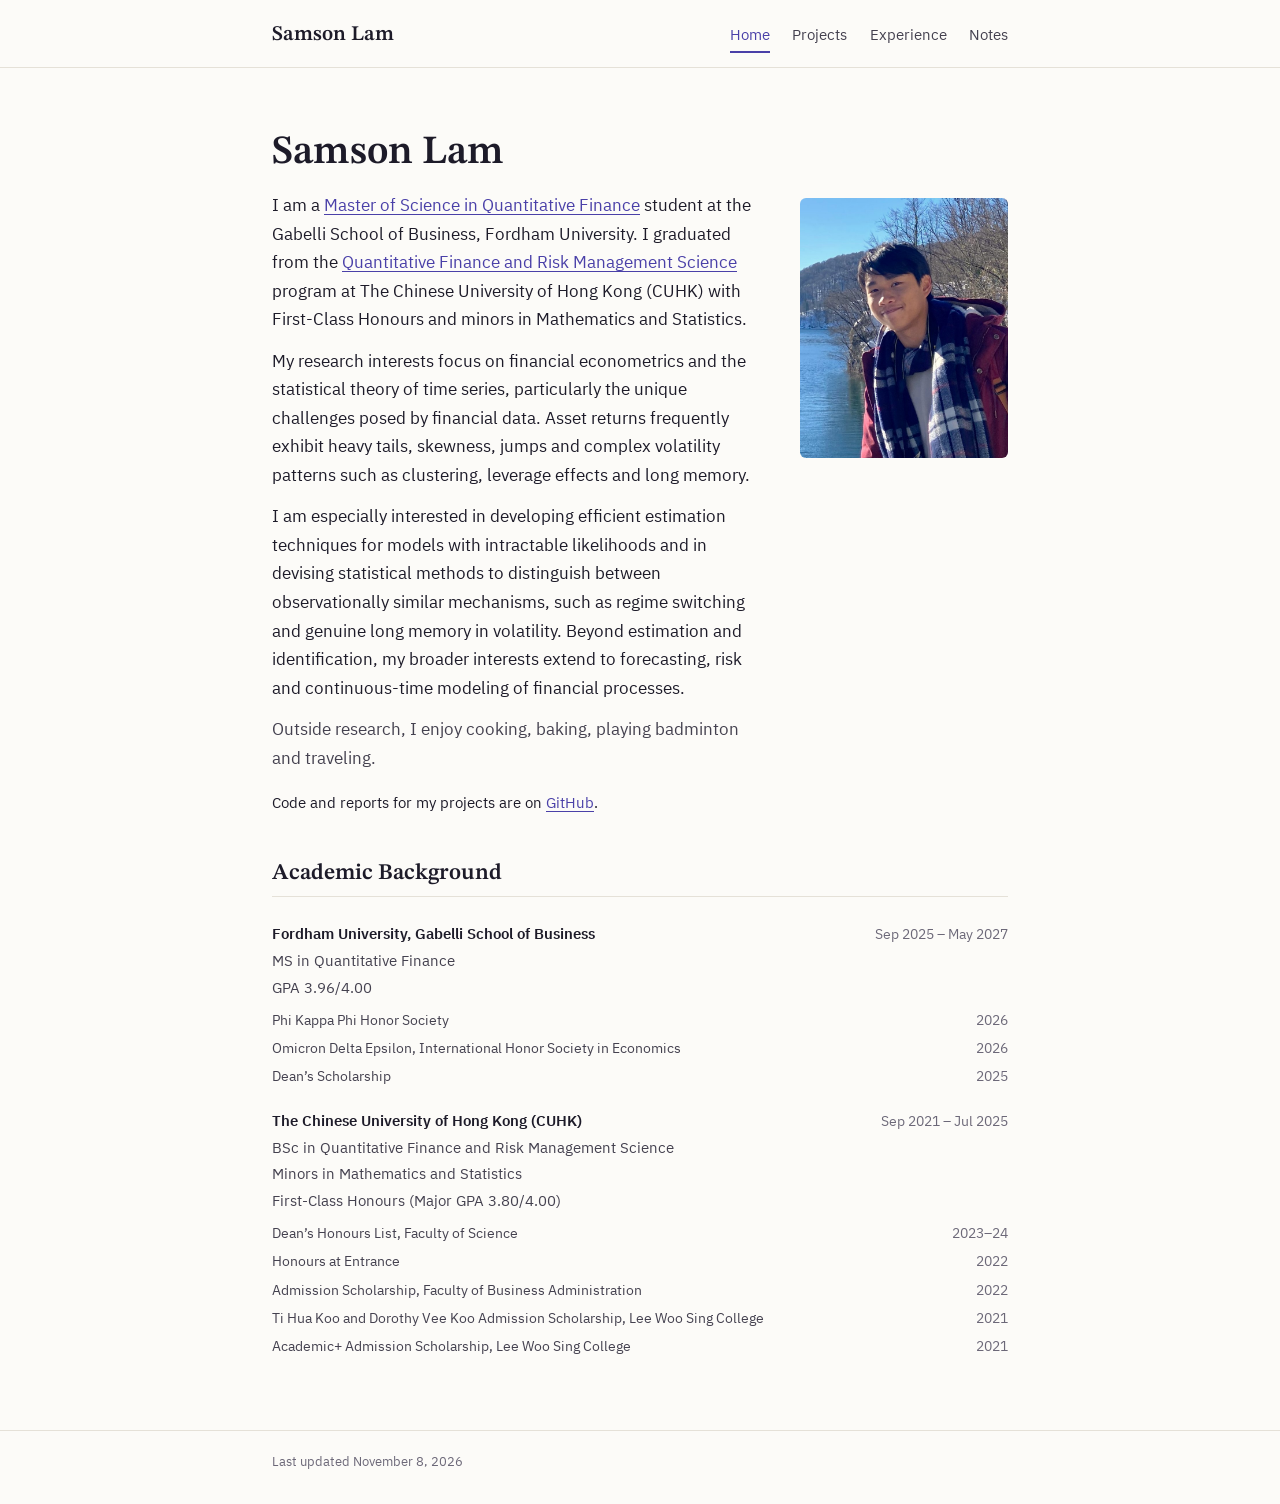
==== commit 2bec7701: "Site update, 8 Nov 2026" ====
--- a/index.html
+++ b/index.html
@@ -6,6 +6,7 @@
 
 <meta name="viewport" content="width=device-width, initial-scale=1.0, user-scalable=yes">
 
+<meta name="description" content="Samson Lam, MS in Quantitative Finance student at Fordham Gabelli. Research interests in financial econometrics and the statistical theory of time series.">
 
 <title>Samson Lam</title>
 <style>
@@ -30,10 +31,17 @@
 </style>
 
 
+<link href="./assets/img/favicon.svg" rel="icon" type="image/svg+xml">
 <link rel="stylesheet" href="assets/fonts/fonts.css">
 
 
 <link rel="stylesheet" href="styles.css">
+<meta property="og:title" content="Samson Lam">
+<meta property="og:description" content="Samson Lam, MS in Quantitative Finance student at Fordham Gabelli. Research interests in financial econometrics and the statistical theory of time series.">
+<meta property="og:site_name" content="Samson Lam">
+<meta name="twitter:title" content="Samson Lam">
+<meta name="twitter:description" content="Samson Lam, MS in Quantitative Finance student at Fordham Gabelli. Research interests in financial econometrics and the statistical theory of time series.">
+<meta name="twitter:card" content="summary">
 </head>
 
 <body>
@@ -52,10 +60,10 @@
 </header>
 <script>
 (function () {
-  var f = location.pathname.split('/').pop();
+  var f = location.pathname.split('/').pop().replace(/\.html$/, '') || 'index';   // GitHub Pages also serves /projects etc. (8 Nov 2026)
   var links = document.querySelectorAll('.site-nav a');
   var hit = null;
-  links.forEach(function (a) { if (a.getAttribute('href') === f) hit = a; });
+  links.forEach(function (a) { if (a.getAttribute('href').replace(/\.html$/, '') === f) hit = a; });
   if (!hit) hit = links[0];
   hit.setAttribute('aria-current', 'page');
 })();
@@ -72,7 +80,7 @@
 <div class="hero-text">
 
 <div class="bio">
-<p>I am a <a href="https://www.fordham.edu/gabelli-school-of-business/academic-programs-and-admissions/graduate-programs/academic-programs/ms-programs/quantitative-finance/">Master of Science in Quantitative Finance (MSQF)</a> student at the Gabelli School of Business, Fordham University. I graduated from the <a href="https://www.qfrm.cuhk.edu.hk/">Quantitative Finance and Risk Management Science (QFRM)</a> program at The Chinese University of Hong Kong (CUHK) with First-Class Honours and minors in Mathematics and Statistics.</p>
+<p>I am a <a href="https://www.fordham.edu/gabelli-school-of-business/academic-programs-and-admissions/graduate-programs/academic-programs/ms-programs/quantitative-finance/">Master of Science in Quantitative Finance</a> student at the Gabelli School of Business, Fordham University. I graduated from the <a href="https://www.qfrm.cuhk.edu.hk/">Quantitative Finance and Risk Management Science</a> program at The Chinese University of Hong Kong (CUHK) with First-Class Honours and minors in Mathematics and Statistics.</p>
 <p>My research interests focus on financial econometrics and the statistical theory of time series, particularly the unique challenges posed by financial data. Asset returns frequently exhibit heavy tails, skewness, jumps and complex volatility patterns such as clustering, leverage effects and long memory.</p>
 <p>I am especially interested in developing efficient estimation techniques for models with intractable likelihoods and in devising statistical methods to distinguish between observationally similar mechanisms, such as regime switching and genuine long memory in volatility. Beyond estimation and identification, my broader interests extend to forecasting, risk and continuous-time modeling of financial processes.</p>
 <p><span class="personal">Outside research, I enjoy cooking, baking, playing badminton and traveling.</span></p>
@@ -123,13 +131,10 @@
 </main>
 <footer class="site-footer">
   <div class="wrap footer-row">
-    <span>Last updated 7 November 2026</span>
-    <a href="https://github.com/Softpandaa/softpandaa.github.io">Site source on GitHub</a>
+    <span>Last updated November 8, 2026</span>
   </div>
 </footer>
 <script>
-// Every link that leaves the site's four pages (other sites, report and note PDFs) opens in a new tab;
-// links between Home, Projects, Experience and Notes are relative and stay in the same tab (Samson, 7 Nov 2026)
 document.querySelectorAll('a[href^="http"]').forEach(function (a) { a.target = '_blank'; a.rel = 'noopener'; });
 </script>
 
--- a/styles.css
+++ b/styles.css
@@ -1,39 +1,17 @@
-/* softpandaa.github.io — design B (proposal, 26 Oct 2026)
-   Layout: one centred reading column, section headings above their content (no margin column).
-   Type: IBM Plex Sans for reading and controls; STIX Two Text, the face many journals set mathematics in,
-   for the name, page titles and paper and project titles only.
-   Colour: taken from the quant-notes roadmap: indigo for the mathematics boxes, terracotta for finance,
-   stone for the Preliminaries. The site and the Notes diagram share one palette. */
-
 :root {
   color-scheme: light;
-  --paper: #fcfbf8;           /* always light, option A (Samson, 31 Oct 2026) */
-  --ink: #1d1b29;
+  --paper: #fcfbf8;           --ink: #1d1b29;
   --ink-2: #44414f;
   --muted: #6c6878;
   --rule: #e5e1d8;
-  --accent: #4a40a8;          /* roadmap: mathematics stroke #534AB7, darkened for text contrast */
-  --accent-wash: #efeefc;     /* roadmap: mathematics fill #EEEDFE */
-  --fin: #8f381b;             /* roadmap: finance stroke #993C1D */
-  --fin-wash: #faece7;        /* roadmap: finance fill #FAECE7 */
-  --stone: #5f5e5a;           /* roadmap: Preliminaries stroke */
-  --stone-wash: #f1efe8;      /* roadmap: Preliminaries fill */
-  --review-bg: #fff5db;
-  --review-ink: #5f4300;
-  --review-rule: #e3c26a;
-
-  --font-text: "STIX Two Text", "STIX Two", "Cambria", Georgia, serif;
+  --accent: #4a40a8;          --accent-wash: #efeefc;     --fin: #8f381b;             --fin-wash: #faece7;        --stone: #5f5e5a;           --stone-wash: #f1efe8;      --font-text: "STIX Two Text", "STIX Two", "Cambria", Georgia, serif;
   --font-ui: "IBM Plex Sans", "Segoe UI", system-ui, -apple-system, sans-serif;
   --font-mono: ui-monospace, "SFMono-Regular", Menlo, Consolas, monospace;
 
   --measure: 46rem;
-  --diagram-edge: var(--muted);   /* roadmap edges (tools/roadmap.py) */
-}
+  --diagram-edge: var(--muted);   }
 
-/* ---------- Base ---------- */
-
-html { font-size: 100%; -webkit-text-size-adjust: 100%; }
-body {
+html { font-size: 100%; -webkit-text-size-adjust: 100%; scroll-padding-top: 5rem; }   body {
   margin: 0;
   background: var(--paper);
   color: var(--ink);
@@ -64,20 +42,15 @@
 }
 .skip-link:focus { top: 0.5rem; }
 
-/* ---------- Header and footer ---------- */
-
 .site-header {
   border-bottom: 1px solid var(--rule);
-  position: sticky; top: 0; z-index: 10; background: var(--paper);   /* stays in view while scrolling (Samson, 6 Nov 2026) */
-}
+  position: sticky; top: 0; z-index: 10; background: var(--paper);   }
 .header-row {
   display: flex; flex-wrap: wrap; align-items: baseline; justify-content: space-between;
   gap: 0.35rem 2rem; padding-block: 1.1rem 0.9rem;
 }
 .site-name { font-family: var(--font-text); font-weight: 600; font-size: 1.3rem; color: var(--ink); text-decoration: none; }
-.site-nav { display: flex; gap: 1.4rem; font-size: 0.92rem; overflow-x: auto; scrollbar-width: none; }
-.site-nav::-webkit-scrollbar { display: none; }
-.site-nav a {
+.site-nav { display: flex; flex-wrap: wrap; gap: 1.4rem; font-size: 0.92rem; }   .site-nav a {
   color: var(--ink-2); text-decoration: none; white-space: nowrap;
   padding-block: 0.25rem; border-bottom: 2px solid transparent;
 }
@@ -90,21 +63,16 @@
 
 main.page { padding-block: 3rem 0; }
 
-/* ---------- Page heads and sections ---------- */
-
 .page-head { display: grid; gap: 0.9rem; padding-bottom: 2.25rem; }
 .page-head > h1 { font-size: clamp(2rem, 1.6rem + 1.6vw, 2.5rem); line-height: 1.1; }
 .page-head > p { color: var(--ink-2); max-width: 40rem; }
 
 .block { padding-top: 2.75rem; }
-.page-head + .block { padding-top: 0; }   /* the page head's own bottom padding separates them */
-.block > h2 {
+.page-head + .block { padding-top: 0; }   .block > h2 {
   font-size: 1.4rem; line-height: 1.25;
   padding-bottom: 0.6rem; margin-bottom: 1.5rem; border-bottom: 1px solid var(--rule);
 }
 .block-body { display: grid; gap: 2rem; min-width: 0; }
-
-/* ---------- Home ---------- */
 
 .hero {
   display: grid; grid-template-columns: minmax(0, 1fr) 13rem; gap: 1.5rem 3rem; align-items: start;
@@ -114,9 +82,7 @@
 .bio { display: grid; gap: 0.8rem; font-size: 1.05rem; line-height: 1.7; }
 .bio p { max-width: 36rem; }
 .personal { color: var(--ink-2); }
-.links { font-size: 0.95rem; }   /* one sentence with the GitHub link (Samson, 7 Nov 2026) */
-
-.photo {
+.links { font-size: 0.95rem; }   .photo {
   width: 100%; aspect-ratio: 4 / 5; max-width: 100%;
   background: var(--accent-wash); border-radius: 6px; overflow: hidden;
   display: grid; place-items: center;
@@ -130,12 +96,9 @@
 .degree { font-weight: 600; }
 .school { color: var(--ink-2); }
 .when { color: var(--muted); font-size: 0.875rem; white-space: nowrap; font-variant-numeric: tabular-nums; }
-.honours { color: var(--muted); font-size: 0.9rem; }
-.minors { color: var(--ink); font-size: 0.92rem; }   /* minors on their own line, not bold (Samson, 6 Nov 2026) */
-.awards ul { list-style: none; padding-left: 0; margin-top: 0.4rem; display: grid; gap: 0.25rem; font-size: 0.9rem; color: var(--ink-2); }
+.honours { color: var(--ink-2); font-size: 0.95rem; }
+.minors { color: var(--ink-2); font-size: 0.92rem; }   .awards ul { list-style: none; padding-left: 0; margin-top: 0.4rem; display: grid; gap: 0.25rem; font-size: 0.9rem; color: var(--ink-2); }
 .awards li { display: grid; grid-template-columns: minmax(0, 1fr) auto; gap: 0 1rem; align-items: baseline; }
-
-/* ---------- Experience ---------- */
 
 .entry { display: grid; gap: 0.15rem; }
 .entry-role { font-weight: 600; }
@@ -144,9 +107,8 @@
 .entry ul li::marker { color: var(--muted); }
 .entry > p:not(.entry-org) { color: var(--ink-2); font-size: 0.95rem; margin-top: 0.35rem; }
 .courses { list-style: none; padding-left: 0 !important; }
+.courses ul { padding-left: 0; list-style: none; }   .courses li { align-items: baseline; }
 .courses li p, .courses li { display: flex; flex-wrap: wrap; justify-content: space-between; gap: 0 1rem; }
-
-/* ---------- Projects ---------- */
 
 .proj-list { list-style: none; margin: 0; padding: 0; }
 .proj { display: grid; gap: 0.4rem; padding-block: 1.6rem; border-top: 1px solid var(--rule); }
@@ -157,15 +119,13 @@
 .kind { display: inline-flex; align-items: baseline; gap: 0.35rem; color: var(--ink-2); }
 .kind::before { content: ""; width: 0.5rem; height: 0.5rem; border-radius: 50%; background: var(--accent); align-self: center; }
 .kind-course::before { background: var(--fin); }
-.proj-finding { color: var(--ink); }
+.proj-finding { color: var(--ink); max-width: 36rem; }   .entry > ul { max-width: 36rem; }
 .proj-links { display: flex; flex-wrap: wrap; gap: 0.5rem; margin-top: 0.35rem; }
 .btn {
   font-size: 0.8rem; line-height: 1.5; text-decoration: none; color: var(--ink-2);
   border: 1px solid var(--rule); border-radius: 4px; padding: 0.15rem 0.6rem;
 }
 .btn:hover { color: var(--accent); border-color: var(--accent); }
-
-/* ---------- Notes ---------- */
 
 .diagram { overflow-x: auto; }
 .diagram-lead { padding-block: 0.5rem 1rem; }
@@ -178,27 +138,27 @@
 .vol-link { font-size: 0.85rem; }
 .vol-link.is-off { color: var(--muted); }
 .vol.planned > h3 { color: var(--ink-2); font-weight: 500; }
+.diagram-key { display: flex; flex-wrap: wrap; justify-content: center; gap: 0.4rem 1.25rem; margin-top: 0.75rem; font-size: 0.8rem; color: var(--ink-2); }
+.key { display: inline-flex; align-items: center; gap: 0.4rem; }
+.key::before { content: ""; width: 0.8rem; height: 0.8rem; border-radius: 2px; border: 1px solid; }
+.key-math::before { background: var(--accent-wash); border-color: var(--accent); }
+.key-fin::before { background: var(--fin-wash); border-color: var(--fin); }
+.vh { position: absolute; width: 1px; height: 1px; padding: 0; margin: -1px; overflow: hidden; clip: rect(0 0 0 0); white-space: nowrap; border: 0; }
 .copyright { display: block; margin-top: 2.5rem; font-size: 0.8rem; color: var(--muted); }
 
-/* Spacing Quarto's own stylesheet gave the title block before minimal: true (6 Nov 2026) */
-#title-block-header { margin: -1px 0 1em; }
+#title-block-header { margin: 15px 0 1em; }   #title-block-header .title { font-size: clamp(2rem, 1.6rem + 1.6vw, 2.5rem); line-height: 1.1; }
 
-/* ---------- Review notes ---------- */
-
-.review { display: none; }
-.hero ~ .review { margin-top: 1.75rem; }
-.d-none, .listing-no-matching { display: none !important; }   /* Quarto listing helpers (no Bootstrap) */
-
-/* ---------- Narrow screens ---------- */
-
-@media (max-width: 47.99rem) {
+.d-none, .listing-no-matching { display: none !important; }   @media (max-width: 47.99rem) {
   main.page { padding-top: 2rem; }
-  .header-row { padding-block: 0.9rem 0.6rem; }
+  html { scroll-padding-top: 5.5rem; }
+  .header-row { padding-block: 0.5rem 0.25rem; row-gap: 0; }
+  .site-name { font-size: 1.15rem; }
   .site-nav { gap: 0.9rem; width: 100%; font-size: 0.875rem; }
   .hero { grid-template-columns: minmax(0, 1fr); }
   .hero-text, .hero > .photo { grid-column: 1; grid-row: auto; }
   .hero > .photo { width: 8rem; margin-top: 0; }
   .diagram svg { min-width: 36rem; }
+  .awards ul { gap: 0.5rem; }
   .edu-head p, .entry-head p, .awards li, .courses li { grid-template-columns: minmax(0, 1fr); display: grid; }
 }
 
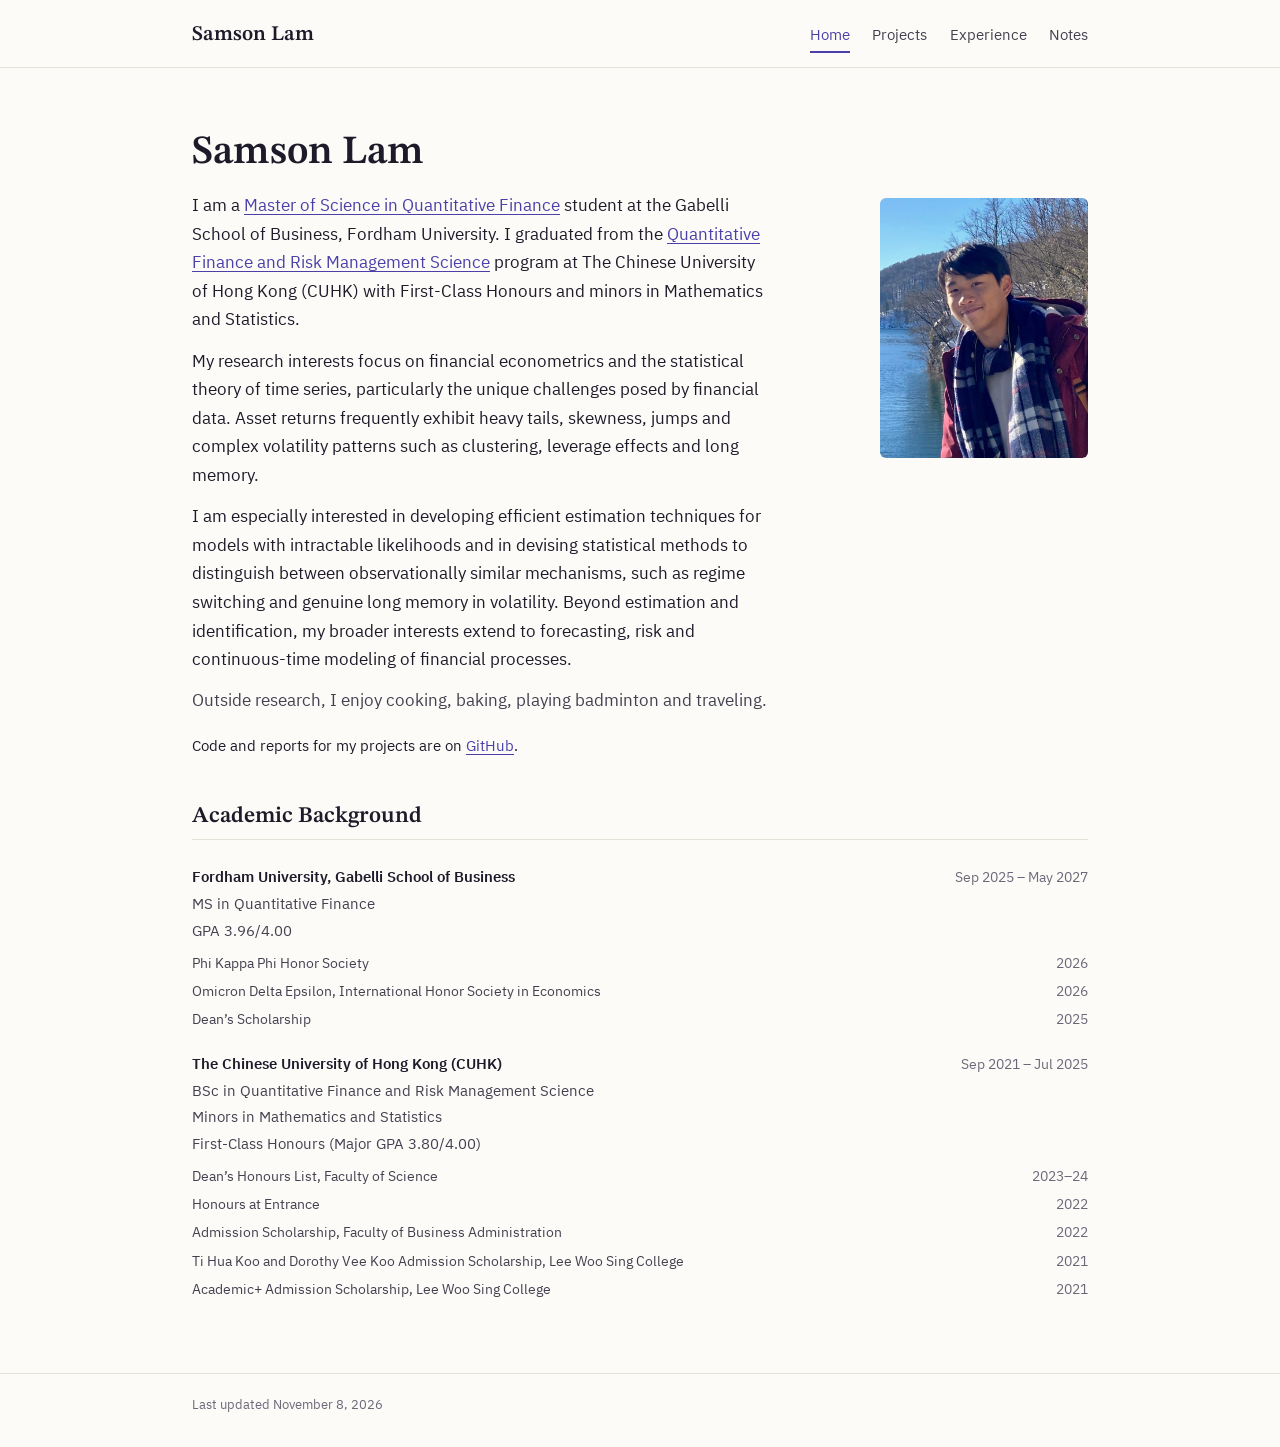
==== commit 820db2f3: "Update 8 Nov 2026" ====
--- a/index.html
+++ b/index.html
@@ -31,8 +31,10 @@
 </style>
 
 
-<link href="./assets/img/favicon.svg" rel="icon" type="image/svg+xml">
 <link rel="stylesheet" href="assets/fonts/fonts.css">
+<link rel="icon" href="favicon.ico" sizes="32x32">
+<link rel="icon" href="assets/img/favicon.svg" type="image/svg+xml">
+<link rel="apple-touch-icon" href="assets/img/apple-touch-icon.png">
 
 
 <link rel="stylesheet" href="styles.css">
--- a/styles.css
+++ b/styles.css
@@ -8,8 +8,7 @@
   --font-ui: "IBM Plex Sans", "Segoe UI", system-ui, -apple-system, sans-serif;
   --font-mono: ui-monospace, "SFMono-Regular", Menlo, Consolas, monospace;
 
-  --measure: 46rem;
-  --diagram-edge: var(--muted);   }
+  --measure: 56rem;              --diagram-edge: var(--muted);   }
 
 html { font-size: 100%; -webkit-text-size-adjust: 100%; scroll-padding-top: 5rem; }   body {
   margin: 0;
@@ -119,7 +118,7 @@
 .kind { display: inline-flex; align-items: baseline; gap: 0.35rem; color: var(--ink-2); }
 .kind::before { content: ""; width: 0.5rem; height: 0.5rem; border-radius: 50%; background: var(--accent); align-self: center; }
 .kind-course::before { background: var(--fin); }
-.proj-finding { color: var(--ink); max-width: 36rem; }   .entry > ul { max-width: 36rem; }
+.proj-finding { color: var(--ink); }
 .proj-links { display: flex; flex-wrap: wrap; gap: 0.5rem; margin-top: 0.35rem; }
 .btn {
   font-size: 0.8rem; line-height: 1.5; text-decoration: none; color: var(--ink-2);
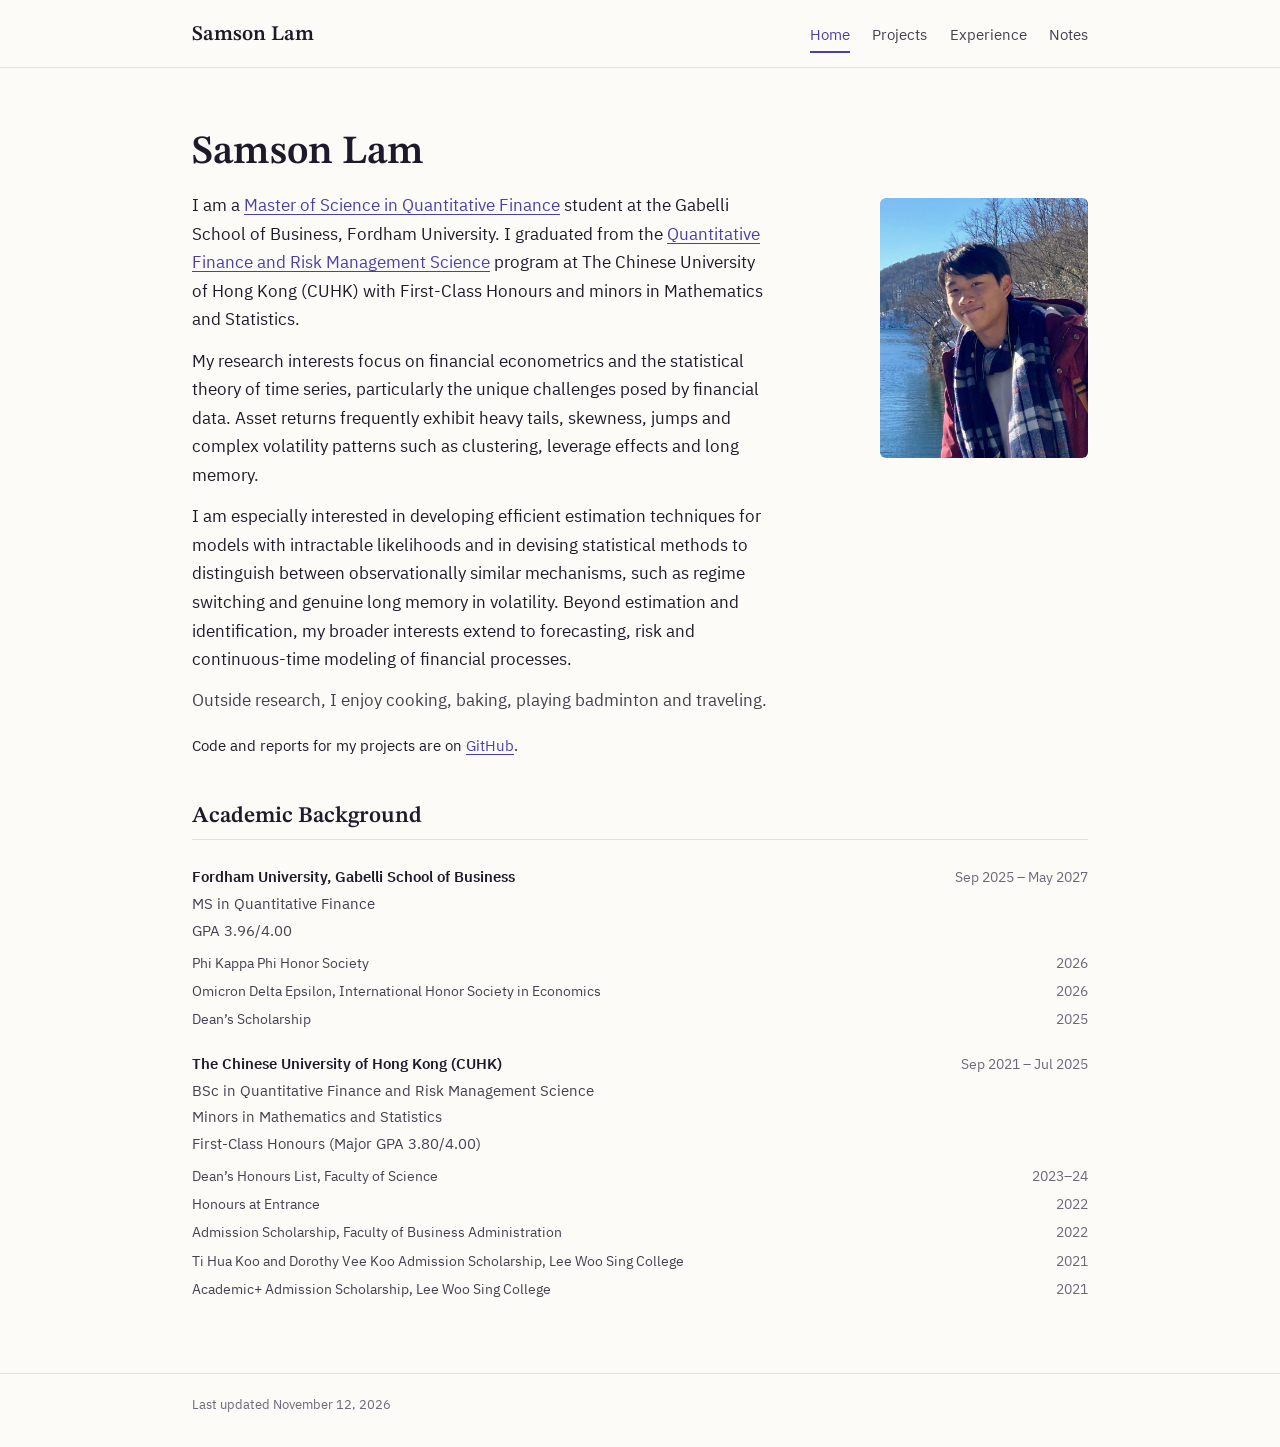
==== commit 9d4034ad: "Add notes, 12 Nov 2026" ====
--- a/index.html
+++ b/index.html
@@ -133,7 +133,7 @@
 </main>
 <footer class="site-footer">
   <div class="wrap footer-row">
-    <span>Last updated November 8, 2026</span>
+    <span>Last updated November 12, 2026</span>
   </div>
 </footer>
 <script>
--- a/styles.css
+++ b/styles.css
@@ -64,9 +64,7 @@
 
 .page-head { display: grid; gap: 0.9rem; padding-bottom: 2.25rem; }
 .page-head > h1 { font-size: clamp(2rem, 1.6rem + 1.6vw, 2.5rem); line-height: 1.1; }
-.page-head > p { color: var(--ink-2); max-width: 40rem; }
-
-.block { padding-top: 2.75rem; }
+.page-head > p { color: var(--ink-2); }   .block { padding-top: 2.75rem; }
 .page-head + .block { padding-top: 0; }   .block > h2 {
   font-size: 1.4rem; line-height: 1.25;
   padding-bottom: 0.6rem; margin-bottom: 1.5rem; border-bottom: 1px solid var(--rule);
